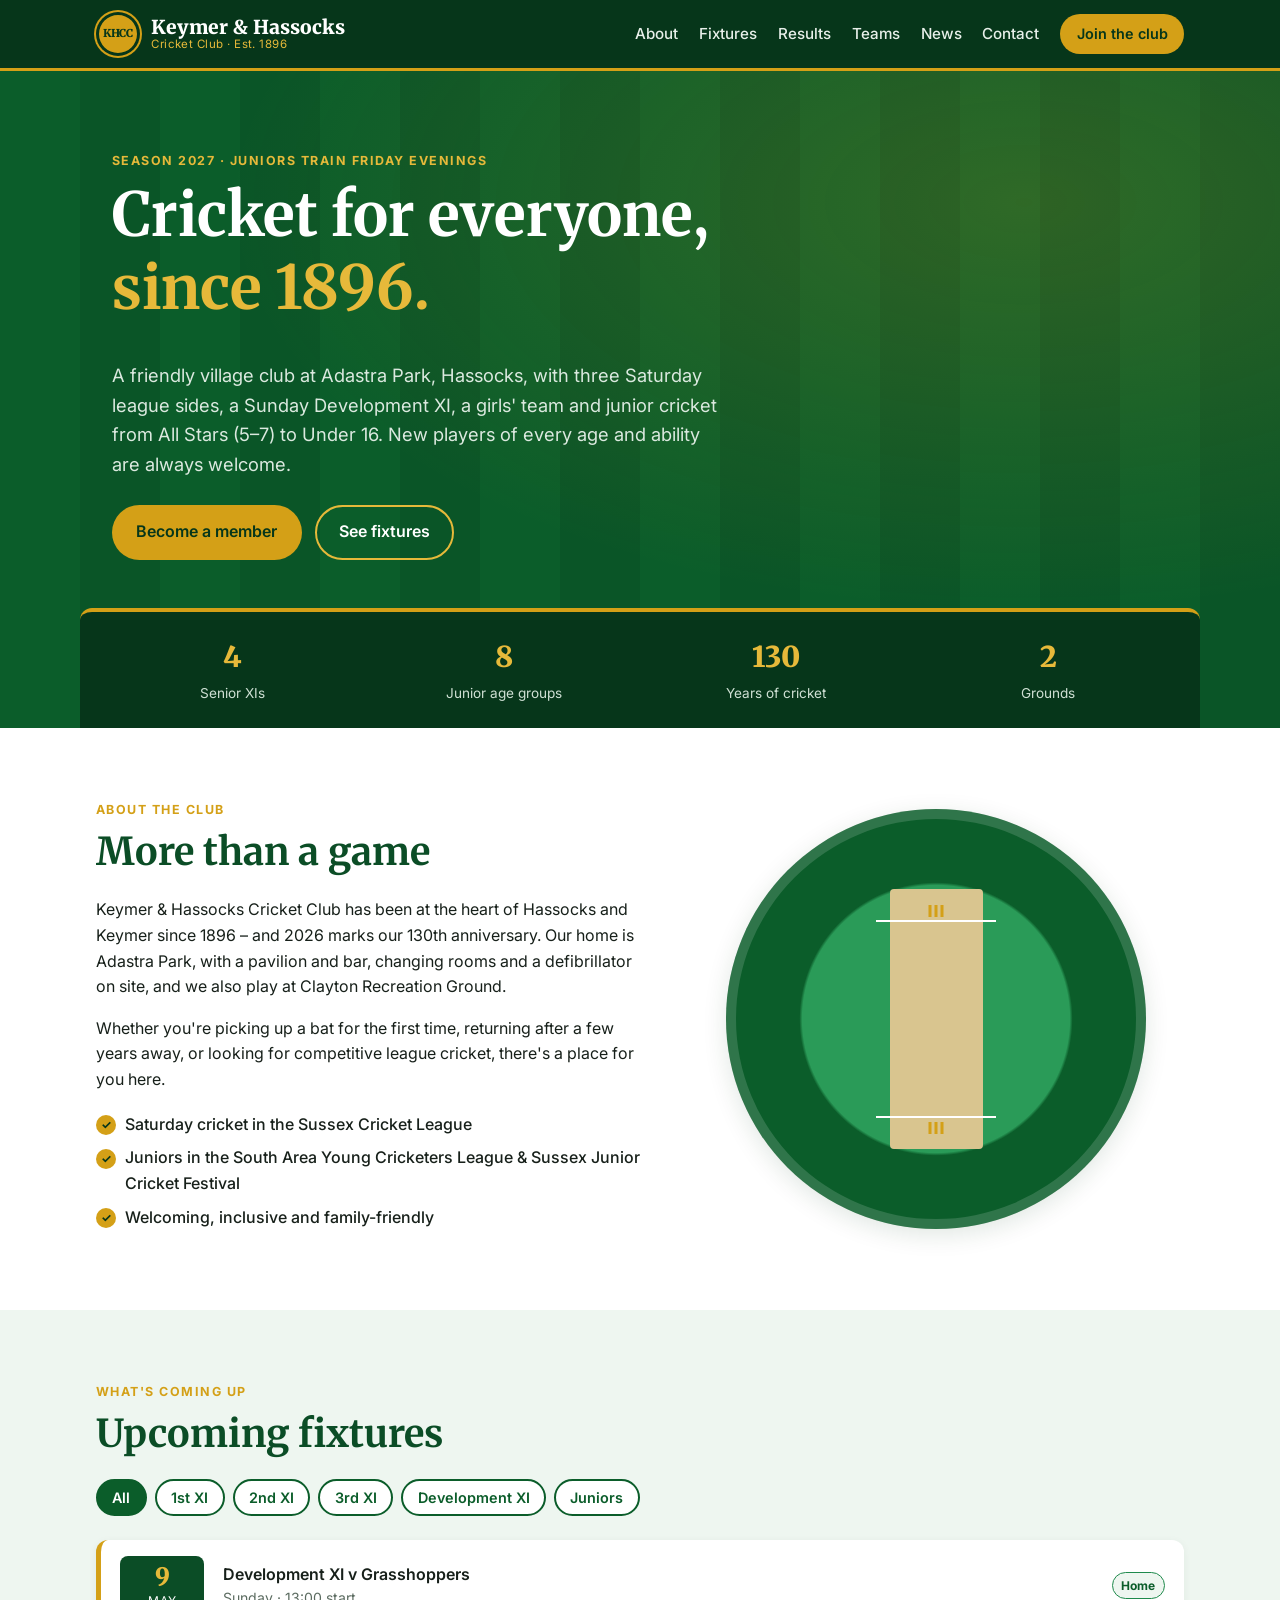
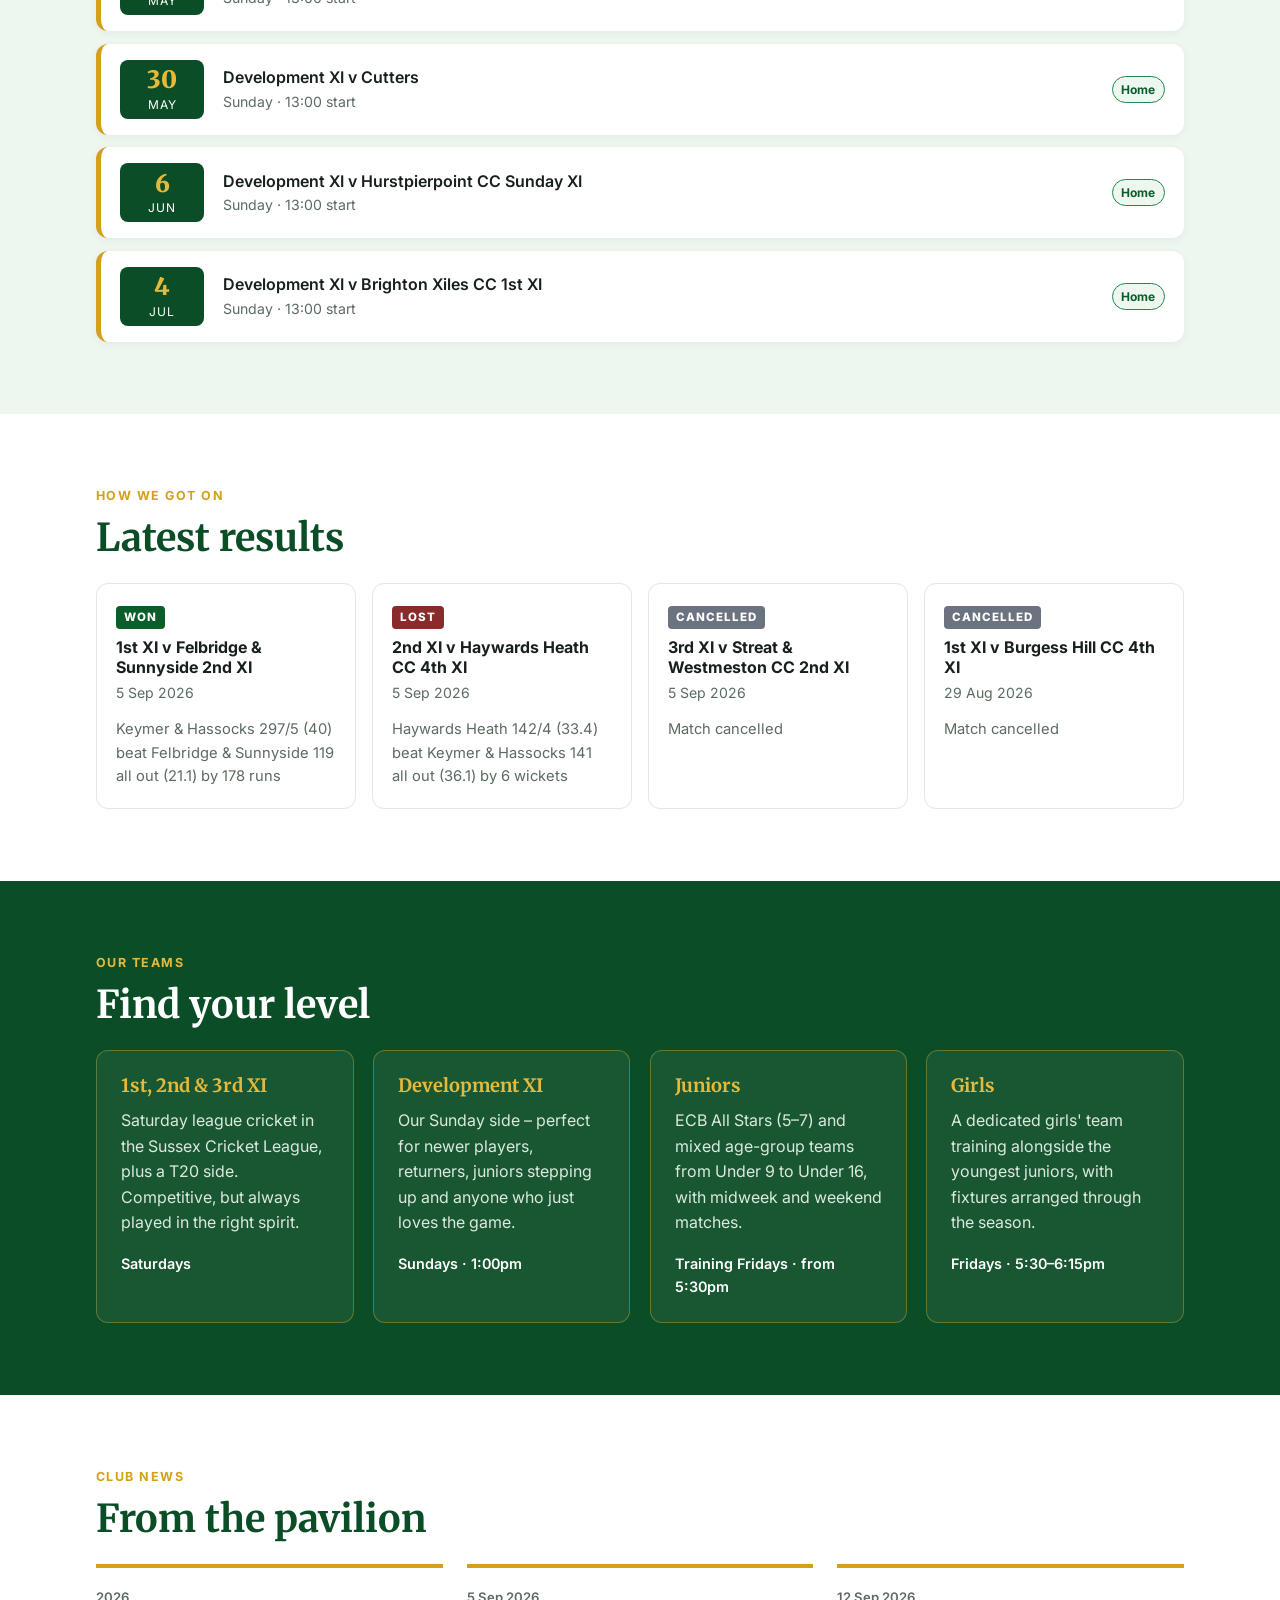
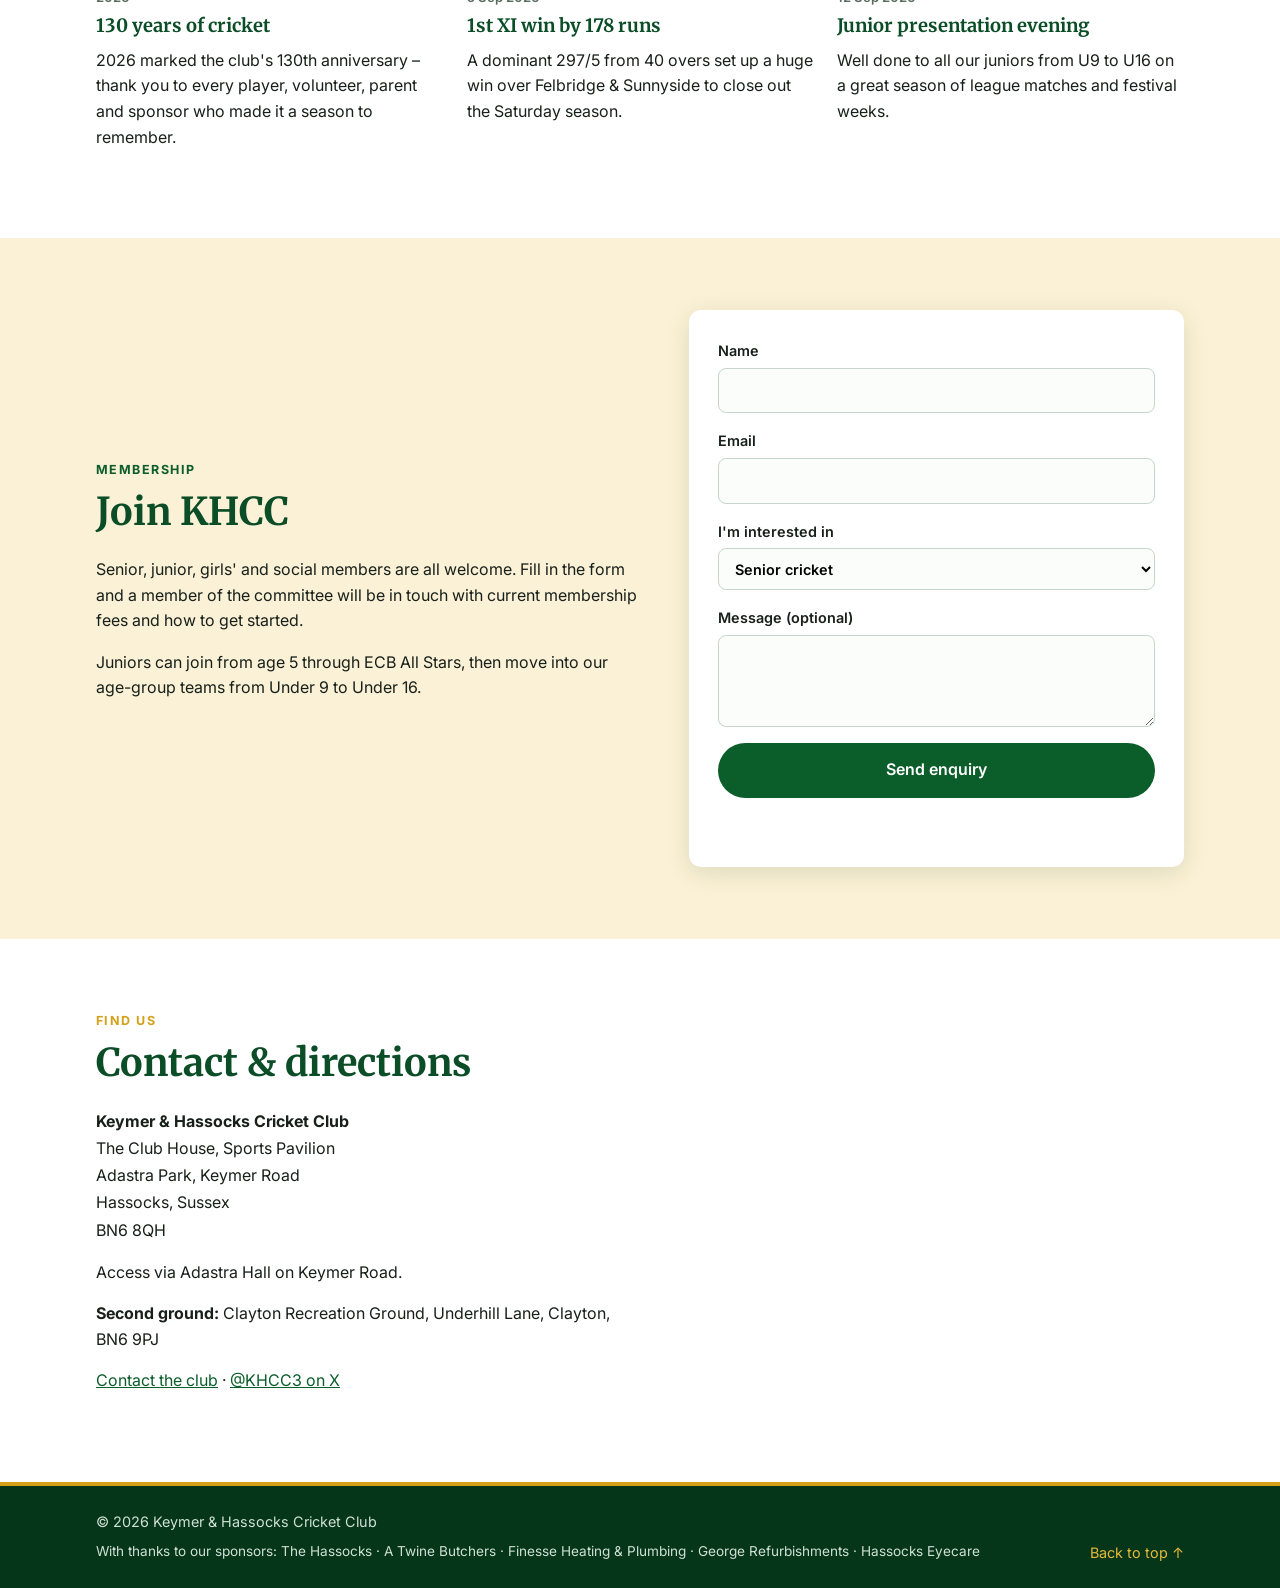
==== index.html @ d35d4367 "intial commit" ====
<!DOCTYPE html>
<html lang="en">
<head>
  <meta charset="UTF-8">
  <meta name="viewport" content="width=device-width, initial-scale=1.0">
  <title>Keymer &amp; Hassocks Cricket Club</title>
  <meta name="description" content="Keymer &amp; Hassocks Cricket Club – friendly, community cricket for all ages and abilities. Fixtures, results, teams and membership.">
  <link rel="icon" href="data:image/svg+xml,<svg xmlns='http://www.w3.org/2000/svg' viewBox='0 0 100 100'><circle cx='50' cy='50' r='46' fill='%230b5d2a'/><circle cx='50' cy='50' r='30' fill='%23d4a017'/></svg>">
  <link rel="preconnect" href="https://fonts.googleapis.com">
  <link rel="preconnect" href="https://fonts.gstatic.com" crossorigin>
  <link href="https://fonts.googleapis.com/css2?family=Merriweather:wght@700;900&family=Inter:wght@400;500;600;700&display=swap" rel="stylesheet">
  <link rel="stylesheet" href="css/styles.css">
</head>
<body>

  <header class="site-header" id="top">
    <div class="container header-inner">
      <a href="#top" class="brand" aria-label="Keymer &amp; Hassocks Cricket Club home">
        <span class="crest" aria-hidden="true">KHCC</span>
        <span class="brand-text">
          <span class="brand-name">Keymer &amp; Hassocks</span>
          <span class="brand-sub">Cricket Club · Est. 1896</span>
        </span>
      </a>
      <button class="nav-toggle" aria-expanded="false" aria-controls="site-nav" aria-label="Open menu">
        <span></span><span></span><span></span>
      </button>
      <nav class="site-nav" id="site-nav" aria-label="Main">
        <a href="#about">About</a>
        <a href="#fixtures">Fixtures</a>
        <a href="#results">Results</a>
        <a href="#teams">Teams</a>
        <a href="#news">News</a>
        <a href="#contact">Contact</a>
        <a href="#join" class="btn btn-gold btn-sm">Join the club</a>
      </nav>
    </div>
  </header>

  <main>
    <!-- HERO -->
    <section class="hero">
      <div class="container hero-inner">
        <p class="eyebrow">Season 2027 · Juniors train Friday evenings</p>
        <h1>Cricket for everyone,<br><span class="gold">since 1896.</span></h1>
        <p class="lead">A friendly village club at Adastra Park, Hassocks, with three Saturday league sides, a Sunday Development XI, a girls' team and junior cricket from All Stars (5–7) to Under 16. New players of every age and ability are always welcome.</p>
        <div class="hero-actions">
          <a href="#join" class="btn btn-gold">Become a member</a>
          <a href="#fixtures" class="btn btn-outline">See fixtures</a>
        </div>
      </div>
      <div class="hero-stats container">
        <div class="stat"><span class="stat-num">4</span><span class="stat-label">Senior XIs</span></div>
        <div class="stat"><span class="stat-num">8</span><span class="stat-label">Junior age groups</span></div>
        <div class="stat"><span class="stat-num">130</span><span class="stat-label">Years of cricket</span></div>
        <div class="stat"><span class="stat-num">2</span><span class="stat-label">Grounds</span></div>
      </div>
    </section>

    <!-- ABOUT -->
    <section class="section" id="about">
      <div class="container two-col">
        <div>
          <p class="eyebrow">About the club</p>
          <h2>More than a game</h2>
          <p>Keymer &amp; Hassocks Cricket Club has been at the heart of Hassocks and Keymer since 1896 – and 2026 marks our 130th anniversary. Our home is Adastra Park, with a pavilion and bar, changing rooms and a defibrillator on site, and we also play at Clayton Recreation Ground.</p>
          <p>Whether you're picking up a bat for the first time, returning after a few years away, or looking for competitive league cricket, there's a place for you here.</p>
          <ul class="ticks">
            <li>Saturday cricket in the Sussex Cricket League</li>
            <li>Juniors in the South Area Young Cricketers League &amp; Sussex Junior Cricket Festival</li>
            <li>Welcoming, inclusive and family-friendly</li>
          </ul>
        </div>
        <div class="about-card" aria-hidden="true">
          <div class="pitch">
            <div class="crease top"></div>
            <div class="stumps top"><i></i><i></i><i></i></div>
            <div class="stumps bottom"><i></i><i></i><i></i></div>
            <div class="crease bottom"></div>
          </div>
        </div>
      </div>
    </section>

    <!-- FIXTURES -->
    <section class="section section-tint" id="fixtures">
      <div class="container">
        <p class="eyebrow">What's coming up</p>
        <h2>Upcoming fixtures</h2>
        <div class="filter" role="group" aria-label="Filter fixtures by team">
          <button class="chip active" data-team="all">All</button>
          <button class="chip" data-team="1st XI">1st XI</button>
          <button class="chip" data-team="2nd XI">2nd XI</button>
          <button class="chip" data-team="3rd XI">3rd XI</button>
          <button class="chip" data-team="Development XI">Development XI</button>
          <button class="chip" data-team="Juniors">Juniors</button>
        </div>
        <div class="fixture-list" id="fixture-list"></div>
      </div>
    </section>

    <!-- RESULTS -->
    <section class="section" id="results">
      <div class="container">
        <p class="eyebrow">How we got on</p>
        <h2>Latest results</h2>
        <div class="results-grid" id="results-list"></div>
      </div>
    </section>

    <!-- TEAMS -->
    <section class="section section-green" id="teams">
      <div class="container">
        <p class="eyebrow eyebrow-gold">Our teams</p>
        <h2>Find your level</h2>
        <div class="cards">
          <article class="card">
            <h3>1st, 2nd &amp; 3rd XI</h3>
            <p>Saturday league cricket in the Sussex Cricket League, plus a T20 side. Competitive, but always played in the right spirit.</p>
            <p class="meta">Saturdays</p>
          </article>
          <article class="card">
            <h3>Development XI</h3>
            <p>Our Sunday side – perfect for newer players, returners, juniors stepping up and anyone who just loves the game.</p>
            <p class="meta">Sundays · 1:00pm</p>
          </article>
          <article class="card">
            <h3>Juniors</h3>
            <p>ECB All Stars (5–7) and mixed age-group teams from Under 9 to Under 16, with midweek and weekend matches.</p>
            <p class="meta">Training Fridays · from 5:30pm</p>
          </article>
          <article class="card">
            <h3>Girls</h3>
            <p>A dedicated girls' team training alongside the youngest juniors, with fixtures arranged through the season.</p>
            <p class="meta">Fridays · 5:30–6:15pm</p>
          </article>
        </div>
      </div>
    </section>

    <!-- NEWS -->
    <section class="section" id="news">
      <div class="container">
        <p class="eyebrow">Club news</p>
        <h2>From the pavilion</h2>
        <div class="news-grid">
          <article class="news-item">
            <time datetime="2026">2026</time>
            <h3>130 years of cricket</h3>
            <p>2026 marked the club's 130th anniversary – thank you to every player, volunteer, parent and sponsor who made it a season to remember.</p>
          </article>
          <article class="news-item">
            <time datetime="2026-09-05">5 Sep 2026</time>
            <h3>1st XI win by 178 runs</h3>
            <p>A dominant 297/5 from 40 overs set up a huge win over Felbridge &amp; Sunnyside to close out the Saturday season.</p>
          </article>
          <article class="news-item">
            <time datetime="2026-09-12">12 Sep 2026</time>
            <h3>Junior presentation evening</h3>
            <p>Well done to all our juniors from U9 to U16 on a great season of league matches and festival weeks.</p>
          </article>
        </div>
      </div>
    </section>

    <!-- JOIN -->
    <section class="section section-gold" id="join">
      <div class="container two-col">
        <div>
          <p class="eyebrow eyebrow-green">Membership</p>
          <h2>Join KHCC</h2>
          <p>Senior, junior, girls' and social members are all welcome. Fill in the form and a member of the committee will be in touch with current membership fees and how to get started.</p>
          <p>Juniors can join from age 5 through ECB All Stars, then move into our age-group teams from Under 9 to Under 16.</p>
        </div>
        <form class="join-form" id="join-form" novalidate>
          <label>Name
            <input type="text" name="name" required autocomplete="name">
          </label>
          <label>Email
            <input type="email" name="email" required autocomplete="email">
          </label>
          <label>I'm interested in
            <select name="interest">
              <option>Senior cricket</option>
              <option>Junior cricket</option>
              <option>All Stars (5–7)</option>
              <option>Girls' cricket</option>
              <option>Social membership</option>
              <option>Volunteering</option>
            </select>
          </label>
          <label>Message (optional)
            <textarea name="message" rows="3"></textarea>
          </label>
          <button type="submit" class="btn btn-green">Send enquiry</button>
          <p class="form-status" id="form-status" role="status" aria-live="polite"></p>
        </form>
      </div>
    </section>

    <!-- CONTACT -->
    <section class="section" id="contact">
      <div class="container two-col">
        <div>
          <p class="eyebrow">Find us</p>
          <h2>Contact &amp; directions</h2>
          <address>
            <strong>Keymer &amp; Hassocks Cricket Club</strong><br>
            The Club House, Sports Pavilion<br>
            Adastra Park, Keymer Road<br>
            Hassocks, Sussex<br>
            BN6 8QH
          </address>
          <p>Access via Adastra Hall on Keymer Road.</p>
          <p><strong>Second ground:</strong> Clayton Recreation Ground, Underhill Lane, Clayton, BN6 9PJ</p>
          <p><a href="https://keymer.play-cricket.com/Aboutus">Contact the club</a> · <a href="https://x.com/KHCC3">@KHCC3 on X</a></p>
        </div>
        <iframe class="map-embed" title="Map of Adastra Park, Hassocks" loading="lazy"
          src="https://www.openstreetmap.org/export/embed.html?bbox=-0.1416%2C50.9204%2C-0.1296%2C50.9264&amp;layer=mapnik&amp;marker=50.9234874%2C-0.1356249"></iframe>
      </div>
    </section>
  </main>

  <footer class="site-footer">
    <div class="container footer-inner">
      <p>&copy; <span id="year"></span> Keymer &amp; Hassocks Cricket Club</p>
      <p class="sponsors">With thanks to our sponsors: The Hassocks · A Twine Butchers · Finesse Heating &amp; Plumbing · George Refurbishments · Hassocks Eyecare</p>
      <p><a href="#top">Back to top ↑</a></p>
    </div>
  </footer>

  <script src="js/main.js"></script>
</body>
</html>
---- css/styles.css ----
:root {
  --green-900: #06361a;
  --green-800: #0b4d26;
  --green-700: #0b5d2a;
  --green-500: #1f8a4c;
  --green-50: #eef6f0;
  --gold-500: #d4a017;
  --gold-400: #e6b93a;
  --gold-100: #fbf1d6;
  --ink: #17201a;
  --muted: #5b6b60;
  --white: #ffffff;
  --radius: 12px;
  --shadow: 0 6px 24px rgba(6, 54, 26, 0.12);
  --max: 1120px;
}

* { box-sizing: border-box; }

html { scroll-behavior: smooth; scroll-padding-top: 76px; }

body {
  margin: 0;
  font-family: "Inter", system-ui, -apple-system, "Segoe UI", Roboto, sans-serif;
  color: var(--ink);
  background: var(--white);
  line-height: 1.6;
}

h1, h2, h3 { font-family: "Merriweather", Georgia, serif; line-height: 1.2; margin: 0 0 .6em; }
h2 { font-size: clamp(1.7rem, 3.5vw, 2.4rem); color: var(--green-800); }
h3 { font-size: 1.15rem; }
p { margin: 0 0 1em; }
a { color: var(--green-700); }

.container { max-width: var(--max); margin: 0 auto; padding: 0 16px; }
.gold { color: var(--gold-400); }

/* Buttons */
.btn {
  display: inline-block;
  padding: .8em 1.4em;
  border-radius: 999px;
  font-weight: 600;
  text-decoration: none;
  border: 2px solid transparent;
  cursor: pointer;
  font: inherit;
  font-weight: 600;
  transition: transform .15s, background .15s, color .15s;
}
.btn:hover { transform: translateY(-1px); }
.btn-sm { padding: .45em 1em; font-size: .9rem; }
.btn-gold { background: var(--gold-500); color: var(--green-900); }
.btn-gold:hover { background: var(--gold-400); }
.btn-green { background: var(--green-700); color: var(--white); }
.btn-green:hover { background: var(--green-800); }
.btn-outline { border-color: var(--gold-400); color: var(--white); }
.btn-outline:hover { background: rgba(255,255,255,.08); }

/* Header */
.site-header {
  position: sticky; top: 0; z-index: 50;
  background: var(--green-900);
  border-bottom: 3px solid var(--gold-500);
}
.header-inner { display: flex; align-items: center; justify-content: space-between; height: 68px; }
.brand { display: flex; align-items: center; gap: .7rem; text-decoration: none; color: var(--white); }
.crest {
  width: 44px; height: 44px; border-radius: 50%;
  display: grid; place-items: center;
  background: var(--gold-500); color: var(--green-900);
  font-family: "Merriweather", serif; font-weight: 900; font-size: .68rem; letter-spacing: -.02em;
  box-shadow: inset 0 0 0 3px var(--green-900), 0 0 0 2px var(--gold-500);
}
.brand-text { display: flex; flex-direction: column; line-height: 1.1; }
.brand-name { font-family: "Merriweather", serif; font-weight: 900; font-size: 1.2rem; }
.brand-sub { font-size: .72rem; color: var(--gold-400); letter-spacing: .04em; }

.site-nav { display: flex; align-items: center; gap: 1.3rem; }
.site-nav a:not(.btn) { color: #e7efe9; text-decoration: none; font-weight: 500; font-size: .95rem; }
.site-nav a:not(.btn):hover { color: var(--gold-400); }

.nav-toggle { display: none; background: none; border: 0; padding: 8px; cursor: pointer; }
.nav-toggle span { display: block; width: 24px; height: 2px; margin: 5px 0; background: var(--gold-400); transition: transform .2s, opacity .2s; }

@media (max-width: 860px) {
  .nav-toggle { display: block; }
  .site-nav {
    position: absolute; top: 71px; left: 0; right: 0;
    flex-direction: column; align-items: stretch; gap: 0;
    background: var(--green-900);
    border-bottom: 3px solid var(--gold-500);
    max-height: 0; overflow: hidden; transition: max-height .25s ease;
  }
  .site-nav.open { max-height: 480px; }
  .site-nav a { padding: .9rem 16px; border-top: 1px solid rgba(255,255,255,.08); }
  .site-nav .btn { margin: .8rem 16px 1rem; text-align: center; }
  .nav-toggle[aria-expanded="true"] span:nth-child(1) { transform: translateY(7px) rotate(45deg); }
  .nav-toggle[aria-expanded="true"] span:nth-child(2) { opacity: 0; }
  .nav-toggle[aria-expanded="true"] span:nth-child(3) { transform: translateY(-7px) rotate(-45deg); }
}

/* Hero */
.hero {
  color: var(--white);
  background:
    radial-gradient(ellipse at 80% 20%, rgba(212,160,23,.18), transparent 55%),
    repeating-linear-gradient(90deg, var(--green-700) 0 80px, #0a5527 80px 160px);
  padding: 5rem 0 0;
}
.hero-inner { max-width: 760px; margin-left: max(16px, calc((100% - var(--max)) / 2 + 16px)); padding-bottom: 3rem; }
.hero h1 { font-size: clamp(2.2rem, 6vw, 3.8rem); color: var(--white); }
.lead { font-size: 1.15rem; color: #dbe9df; max-width: 620px; }
.hero-actions { display: flex; flex-wrap: wrap; gap: .8rem; margin-top: 1.6rem; }

.hero-stats {
  display: grid; grid-template-columns: repeat(4, 1fr);
  background: var(--green-900);
  border-radius: var(--radius) var(--radius) 0 0;
  border-top: 4px solid var(--gold-500);
  padding: 1.4rem 16px;
}
.stat { text-align: center; }
.stat-num { display: block; font-family: "Merriweather", serif; font-weight: 900; font-size: 1.8rem; color: var(--gold-400); }
.stat-label { font-size: .85rem; color: #cfe0d4; }
@media (max-width: 600px) { .hero-stats { grid-template-columns: repeat(2, 1fr); row-gap: 1rem; } }

/* Sections */
.section { padding: 4.5rem 0; }
.section-tint { background: var(--green-50); }
.section-green { background: var(--green-800); color: var(--white); }
.section-green h2 { color: var(--white); }
.section-gold { background: var(--gold-100); }

.eyebrow { text-transform: uppercase; letter-spacing: .12em; font-size: .78rem; font-weight: 700; color: var(--gold-500); margin-bottom: .5rem; }
.hero .eyebrow, .eyebrow-gold { color: var(--gold-400); }
.eyebrow-green { color: var(--green-700); }

.two-col { display: grid; grid-template-columns: 1.1fr 1fr; gap: 3rem; align-items: center; }
@media (max-width: 860px) { .two-col { grid-template-columns: 1fr; gap: 2rem; } }

.ticks { list-style: none; padding: 0; margin: 1.2rem 0 0; }
.ticks li { padding-left: 1.8rem; position: relative; margin-bottom: .5rem; font-weight: 500; }
.ticks li::before {
  content: "✓"; position: absolute; left: 0; top: 0;
  width: 1.25rem; height: 1.25rem; border-radius: 50%;
  background: var(--gold-500); color: var(--green-900);
  display: grid; place-items: center; font-size: .75rem; font-weight: 700; margin-top: .2rem;
}

/* Pitch illustration */
.about-card {
  background: var(--green-500);
  background-image: radial-gradient(circle at center, #2a9b58 0 45%, var(--green-700) 46% 100%);
  border-radius: 50%;
  aspect-ratio: 1; max-width: 420px; width: 100%; margin: 0 auto;
  display: grid; place-items: center;
  box-shadow: var(--shadow), inset 0 0 0 10px rgba(255,255,255,.15);
}
.pitch { position: relative; width: 22%; height: 62%; background: #d9c58f; border-radius: 4px; }
.crease { position: absolute; left: -15%; right: -15%; height: 2px; background: #fff; }
.crease.top { top: 12%; } .crease.bottom { bottom: 12%; }
.stumps { position: absolute; left: 50%; transform: translateX(-50%); display: flex; gap: 3px; }
.stumps.top { top: 6%; } .stumps.bottom { bottom: 6%; }
.stumps i { width: 3px; height: 12px; background: var(--gold-500); display: block; }

/* Filter chips */
.filter { display: flex; flex-wrap: wrap; gap: .5rem; margin-bottom: 1.5rem; }
.chip {
  border: 2px solid var(--green-700); background: var(--white); color: var(--green-700);
  border-radius: 999px; padding: .35em 1em; font: inherit; font-weight: 600; font-size: .9rem; cursor: pointer;
}
.chip.active, .chip:hover { background: var(--green-700); color: var(--white); }

/* Fixtures */
.fixture-list { display: grid; gap: .8rem; }
.fixture {
  display: grid; grid-template-columns: 84px 1fr auto; gap: 1.2rem; align-items: center;
  background: var(--white); border-radius: var(--radius); padding: 1rem 1.2rem;
  box-shadow: 0 2px 8px rgba(6,54,26,.06); border-left: 5px solid var(--gold-500);
}
.fx-date { text-align: center; background: var(--green-800); color: var(--white); border-radius: 8px; padding: .4rem 0; line-height: 1.15; }
.fx-date .d { font-family: "Merriweather", serif; font-weight: 900; font-size: 1.5rem; color: var(--gold-400); display: block; }
.fx-date .m { font-size: .75rem; text-transform: uppercase; letter-spacing: .08em; }
.fx-teams { font-weight: 600; }
.fx-meta { font-size: .88rem; color: var(--muted); }
.tag { font-size: .75rem; font-weight: 700; padding: .25em .7em; border-radius: 999px; white-space: nowrap; }
.tag-home { background: var(--green-50); color: var(--green-700); border: 1px solid var(--green-500); }
.tag-away { background: var(--gold-100); color: #7a5a00; border: 1px solid var(--gold-500); }
.empty { color: var(--muted); font-style: italic; }
@media (max-width: 560px) {
  .fixture { grid-template-columns: 64px 1fr; }
  .fixture .tag { grid-column: 2; justify-self: start; }
}

/* Results */
.results-grid { display: grid; grid-template-columns: repeat(auto-fill, minmax(260px, 1fr)); gap: 1rem; }
.result { border-radius: var(--radius); padding: 1.2rem; border: 1px solid #dfe8e2; background: var(--white); }
.result-badge { display: inline-block; font-size: .72rem; font-weight: 800; letter-spacing: .08em; padding: .2em .7em; border-radius: 4px; margin-bottom: .6rem; }
.won { background: var(--green-700); color: var(--white); }
.lost { background: #8a2b2b; color: var(--white); }
.drawn { background: var(--gold-500); color: var(--green-900); }
.cancelled { background: #6b7280; color: var(--white); }
.map-embed { width: 100%; min-height: 300px; border: 0; border-radius: var(--radius); display: block; }
.sponsors { color: #cfe0d4; font-size: .85rem; }
.result h3 { font-family: "Inter", sans-serif; font-size: 1rem; margin-bottom: .3rem; }
.result .score { font-size: .92rem; color: var(--muted); margin: 0; }

/* Team cards */
.cards { display: grid; grid-template-columns: repeat(auto-fit, minmax(230px, 1fr)); gap: 1.2rem; }
.card {
  background: rgba(255,255,255,.06); border: 1px solid rgba(230,185,58,.35);
  border-radius: var(--radius); padding: 1.5rem;
}
.card h3 { color: var(--gold-400); }
.card p { color: #dbe9df; }
.card .meta { margin: 0; font-weight: 600; color: var(--white); font-size: .9rem; }

/* News */
.news-grid { display: grid; grid-template-columns: repeat(auto-fit, minmax(260px, 1fr)); gap: 1.5rem; }
.news-item { border-top: 4px solid var(--gold-500); padding-top: 1rem; }
.news-item time { font-size: .82rem; color: var(--muted); font-weight: 600; }
.news-item h3 { margin-top: .3rem; color: var(--green-800); }

/* Join */
.prices { width: 100%; max-width: 380px; border-collapse: collapse; margin-top: 1rem; }
.prices th, .prices td { padding: .55rem 0; border-bottom: 1px solid rgba(11,77,38,.15); }
.prices th { text-align: left; font-weight: 500; }
.prices td { text-align: right; font-weight: 700; color: var(--green-800); }

.join-form { background: var(--white); padding: 1.8rem; border-radius: var(--radius); box-shadow: var(--shadow); display: grid; gap: 1rem; }
.join-form label { display: grid; gap: .35rem; font-weight: 600; font-size: .9rem; }
.join-form input, .join-form select, .join-form textarea {
  font: inherit; padding: .65rem .8rem; border: 1px solid #c8d5cc; border-radius: 8px; background: #fbfdfb;
}
.join-form input:focus, .join-form select:focus, .join-form textarea:focus { outline: 2px solid var(--gold-500); border-color: var(--green-700); }
.join-form .invalid { border-color: #b33; }
.form-status { margin: 0; font-weight: 600; min-height: 1.5em; }
.form-status.ok { color: var(--green-700); }
.form-status.err { color: #b33; }

/* Contact */
address { font-style: normal; margin-bottom: 1rem; line-height: 1.7; }
.map-placeholder {
  min-height: 260px; border-radius: var(--radius);
  background: repeating-linear-gradient(45deg, var(--green-50) 0 14px, #e2efe6 14px 28px);
  border: 2px dashed var(--green-500);
  display: grid; place-items: center; color: var(--green-700); font-weight: 600;
}

/* Footer */
.site-footer { background: var(--green-900); color: #cfe0d4; border-top: 4px solid var(--gold-500); padding: 1.5rem 0; font-size: .9rem; }
.footer-inner { display: flex; justify-content: space-between; flex-wrap: wrap; gap: .5rem; }
.footer-inner p { margin: 0; }
.site-footer a { color: var(--gold-400); text-decoration: none; }

/* Long club name: tighten brand on small phones */
@media (max-width: 400px) {
  .brand-name { font-size: 1rem; }
  .crest { width: 38px; height: 38px; font-size: .6rem; }
}
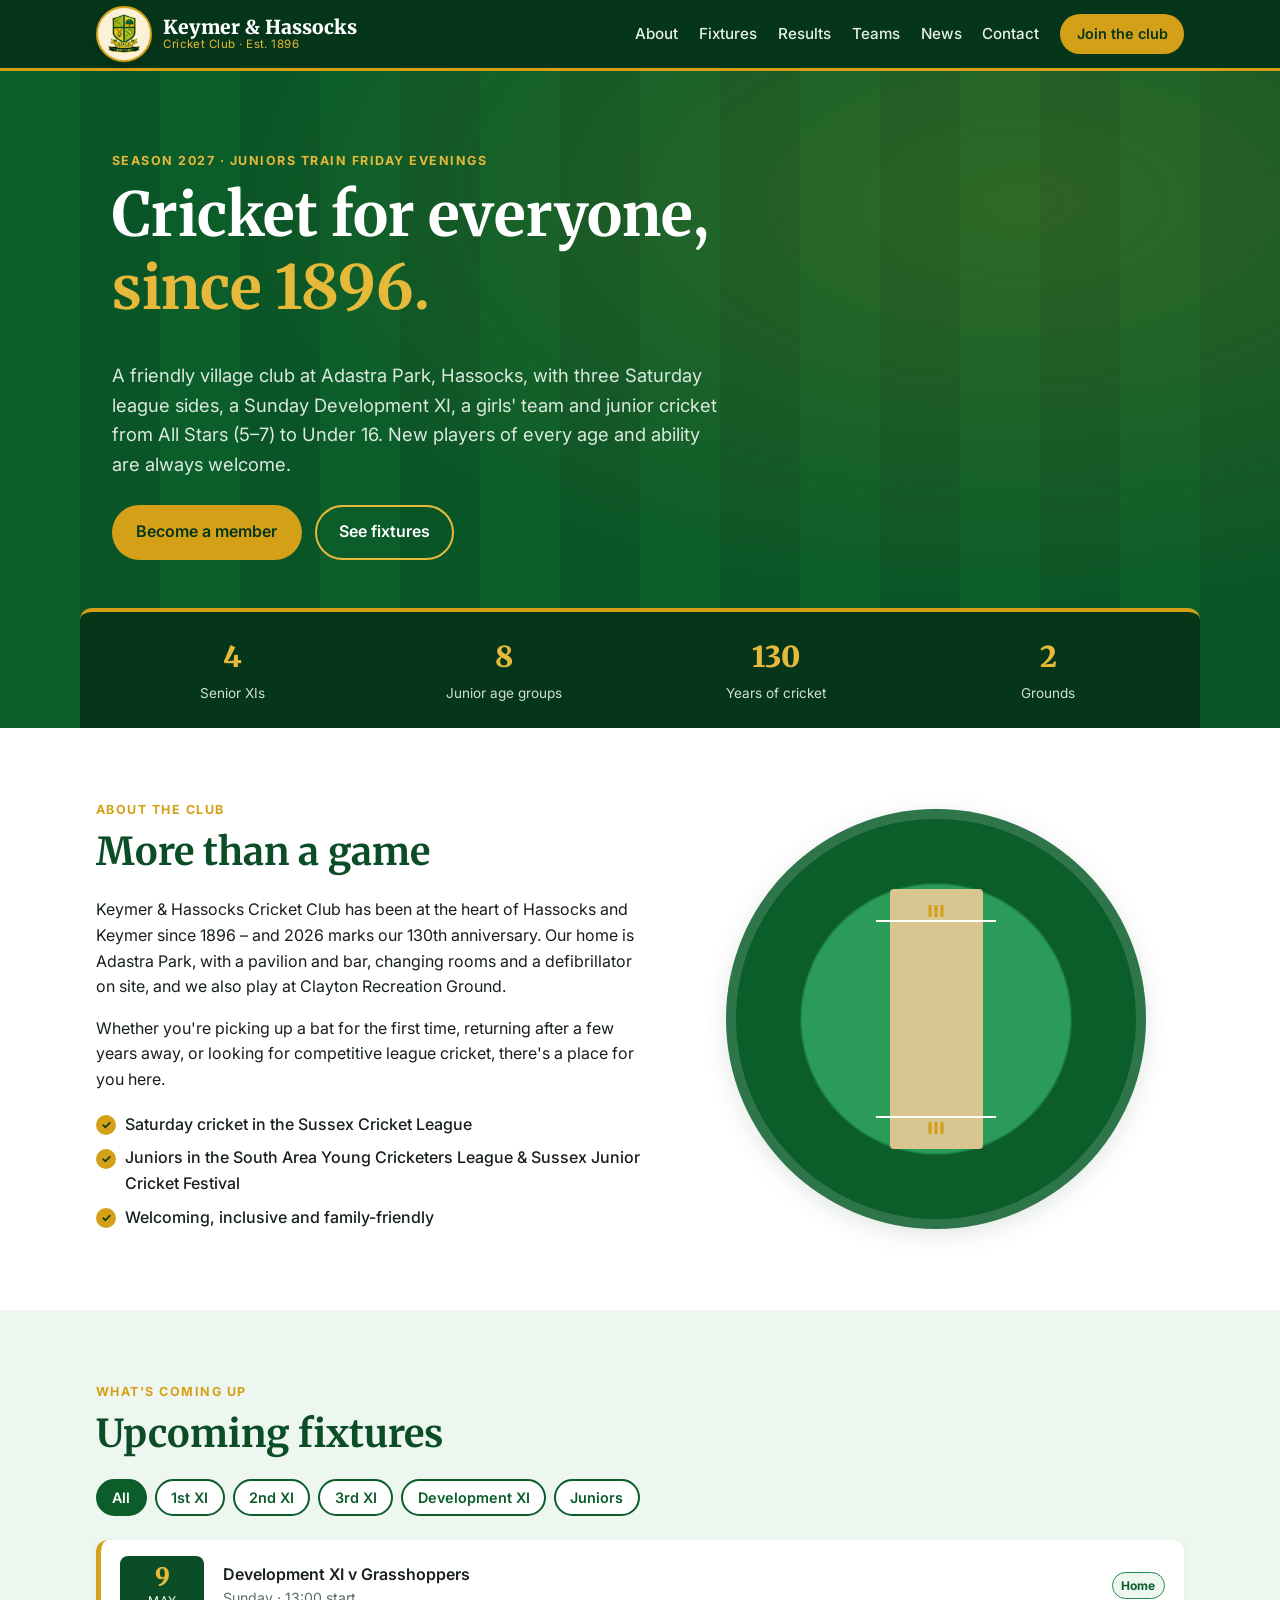
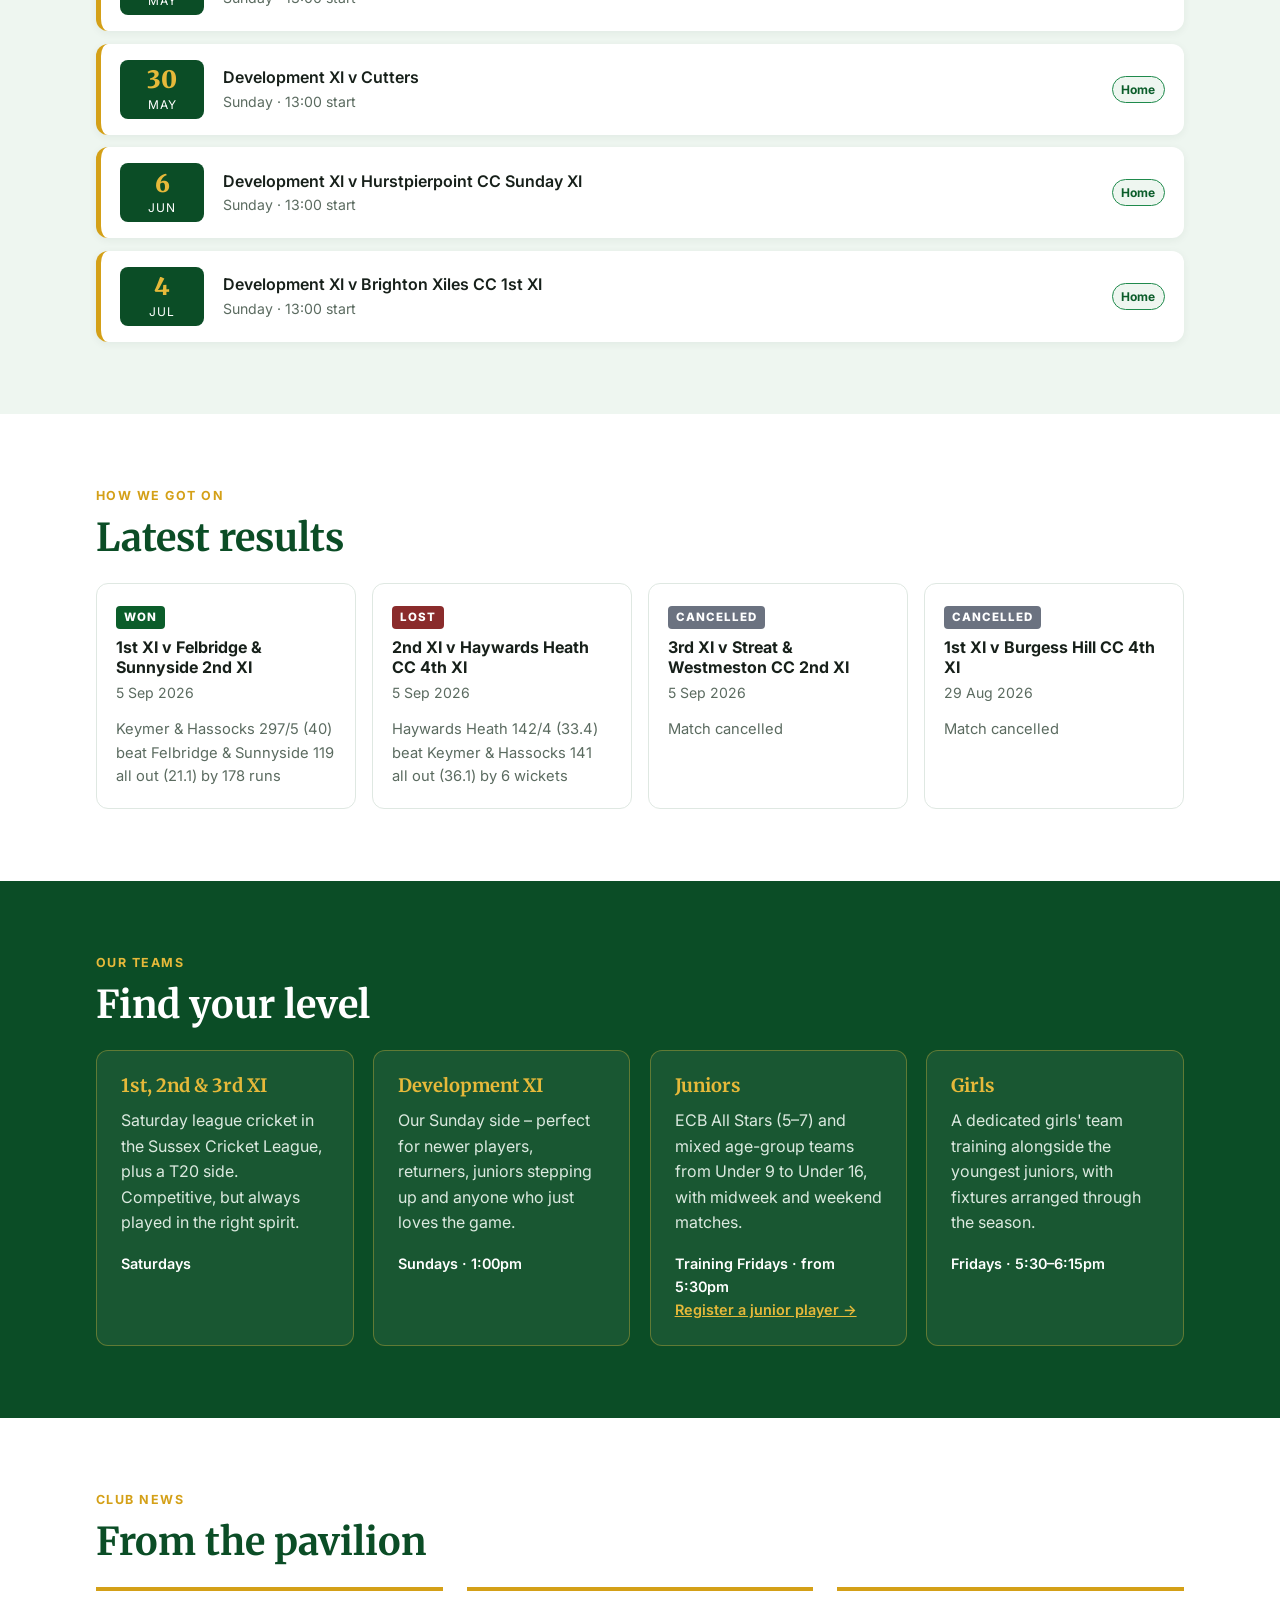
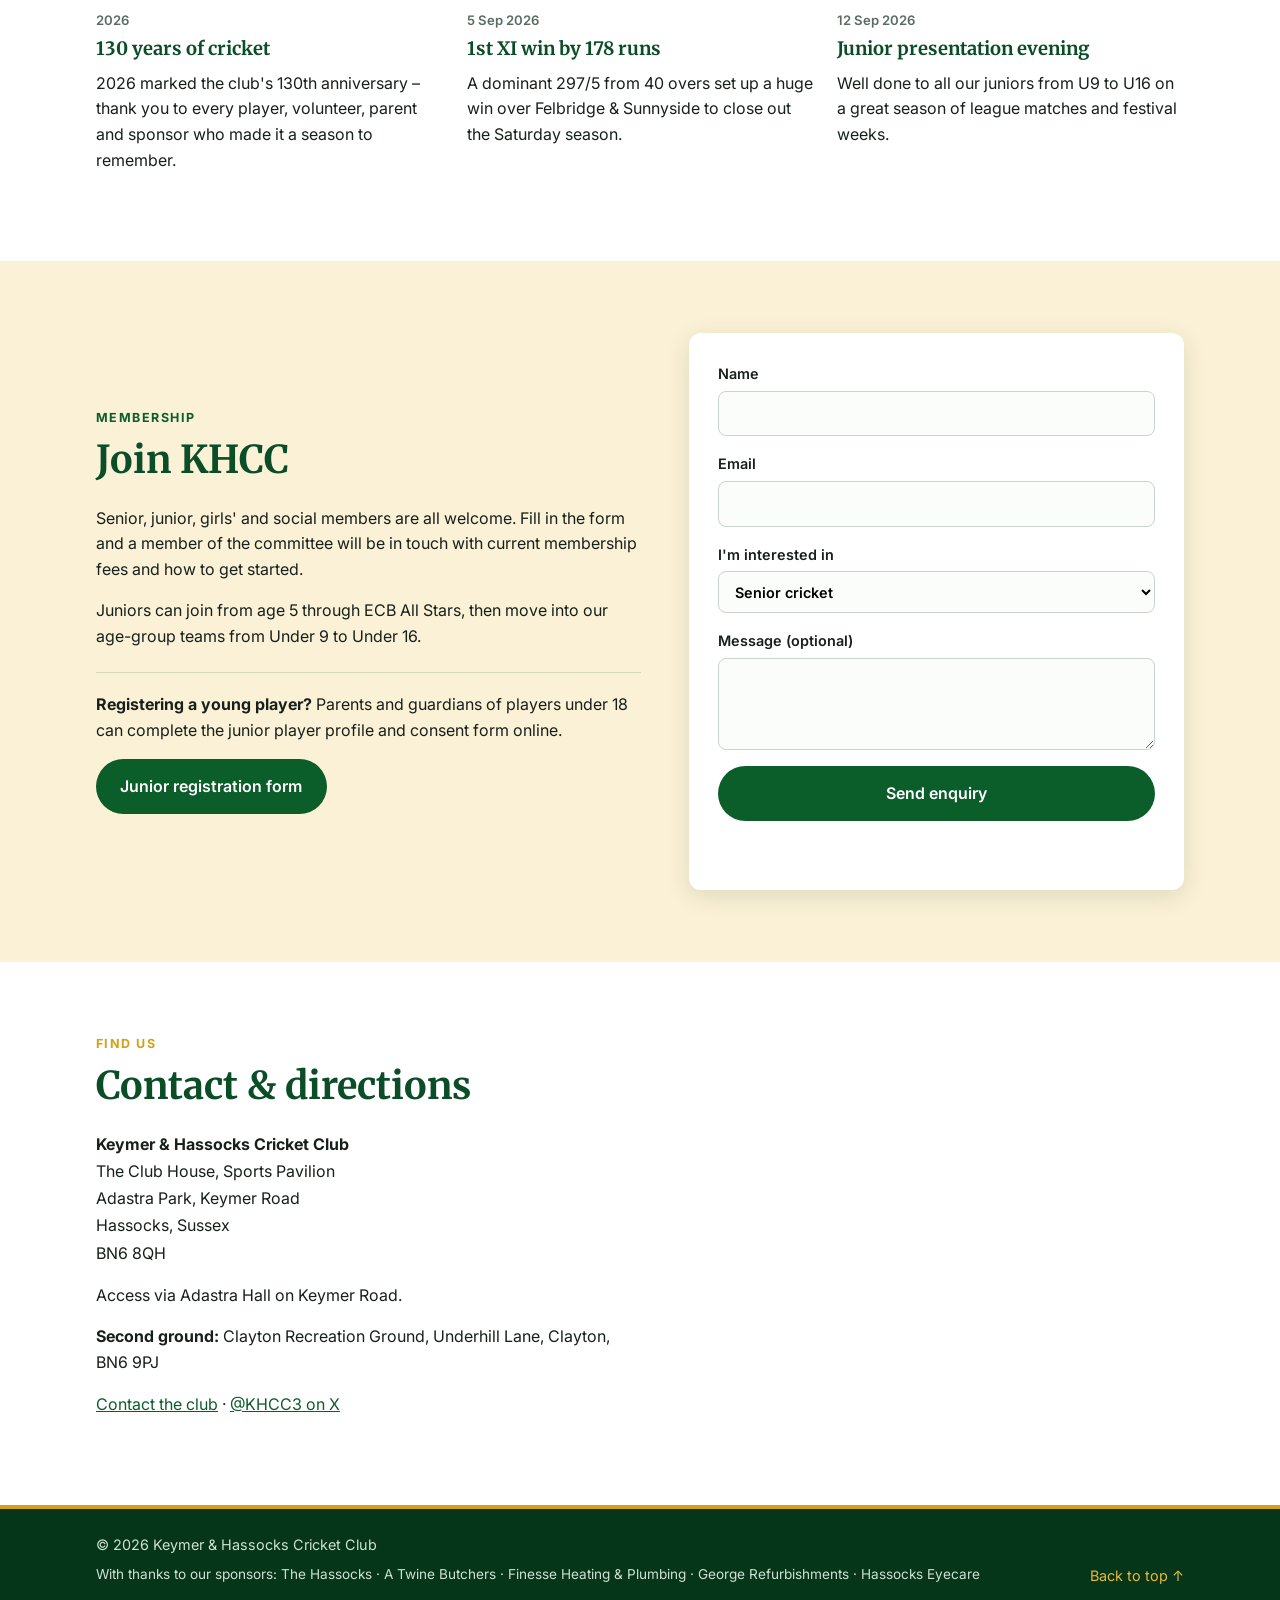
==== commit 871d1a1e: "junior template" ====
--- a/index.html
+++ b/index.html
@@ -5,7 +5,8 @@
   <meta name="viewport" content="width=device-width, initial-scale=1.0">
   <title>Keymer &amp; Hassocks Cricket Club</title>
   <meta name="description" content="Keymer &amp; Hassocks Cricket Club – friendly, community cricket for all ages and abilities. Fixtures, results, teams and membership.">
-  <link rel="icon" href="data:image/svg+xml,<svg xmlns='http://www.w3.org/2000/svg' viewBox='0 0 100 100'><circle cx='50' cy='50' r='46' fill='%230b5d2a'/><circle cx='50' cy='50' r='30' fill='%23d4a017'/></svg>">
+  <link rel="icon" type="image/png" sizes="32x32" href="images/favicon-32.png">
+  <link rel="icon" type="image/png" sizes="128x128" href="images/logo_128.png">
   <link rel="preconnect" href="https://fonts.googleapis.com">
   <link rel="preconnect" href="https://fonts.gstatic.com" crossorigin>
   <link href="https://fonts.googleapis.com/css2?family=Merriweather:wght@700;900&family=Inter:wght@400;500;600;700&display=swap" rel="stylesheet">
@@ -16,7 +17,7 @@
   <header class="site-header" id="top">
     <div class="container header-inner">
       <a href="#top" class="brand" aria-label="Keymer &amp; Hassocks Cricket Club home">
-        <span class="crest" aria-hidden="true">KHCC</span>
+        <img class="crest" src="images/logo_128.png" alt="" width="56" height="56">
         <span class="brand-text">
           <span class="brand-name">Keymer &amp; Hassocks</span>
           <span class="brand-sub">Cricket Club · Est. 1896</span>
@@ -128,6 +129,7 @@
             <h3>Juniors</h3>
             <p>ECB All Stars (5–7) and mixed age-group teams from Under 9 to Under 16, with midweek and weekend matches.</p>
             <p class="meta">Training Fridays · from 5:30pm</p>
+            <p class="meta"><a href="junior-registration.html" class="card-link">Register a junior player →</a></p>
           </article>
           <article class="card">
             <h3>Girls</h3>
@@ -171,6 +173,10 @@
           <h2>Join KHCC</h2>
           <p>Senior, junior, girls' and social members are all welcome. Fill in the form and a member of the committee will be in touch with current membership fees and how to get started.</p>
           <p>Juniors can join from age 5 through ECB All Stars, then move into our age-group teams from Under 9 to Under 16.</p>
+          <div class="join-junior">
+            <p><strong>Registering a young player?</strong> Parents and guardians of players under 18 can complete the junior player profile and consent form online.</p>
+            <a href="junior-registration.html" class="btn btn-green">Junior registration form</a>
+          </div>
         </div>
         <form class="join-form" id="join-form" novalidate>
           <label>Name
--- a/css/styles.css
+++ b/css/styles.css
@@ -67,11 +67,12 @@
 .header-inner { display: flex; align-items: center; justify-content: space-between; height: 68px; }
 .brand { display: flex; align-items: center; gap: .7rem; text-decoration: none; color: var(--white); }
 .crest {
-  width: 44px; height: 44px; border-radius: 50%;
-  display: grid; place-items: center;
-  background: var(--gold-500); color: var(--green-900);
-  font-family: "Merriweather", serif; font-weight: 900; font-size: .68rem; letter-spacing: -.02em;
-  box-shadow: inset 0 0 0 3px var(--green-900), 0 0 0 2px var(--gold-500);
+  width: 56px; height: 56px; padding: 4px; flex-shrink: 0;
+  display: block; object-fit: contain;
+  border-radius: 50%;
+  background: var(--gold-100);
+  border: 2px solid var(--gold-500);
+  box-shadow: 0 0 0 2px var(--green-900), 0 2px 8px rgba(0, 0, 0, .35);
 }
 .brand-text { display: flex; flex-direction: column; line-height: 1.1; }
 .brand-name { font-family: "Merriweather", serif; font-weight: 900; font-size: 1.2rem; }
@@ -258,5 +259,145 @@
 /* Long club name: tighten brand on small phones */
 @media (max-width: 400px) {
   .brand-name { font-size: 1rem; }
-  .crest { width: 38px; height: 38px; font-size: .6rem; }
-}
+  .crest { width: 48px; height: 48px; padding: 3px; }
+}
+
+/* ---------------------------------------------------------------------------
+   Junior registration page
+--------------------------------------------------------------------------- */
+.page-hero {
+  color: var(--white);
+  background:
+    radial-gradient(ellipse at 80% 20%, rgba(212,160,23,.18), transparent 55%),
+    repeating-linear-gradient(90deg, var(--green-700) 0 80px, #0a5527 80px 160px);
+  padding: 3.5rem 0 2.5rem;
+}
+.page-hero h1 { font-size: clamp(1.9rem, 5vw, 3rem); color: var(--white); }
+.page-hero .lead { margin: 0; }
+.req { color: #b33; font-weight: 700; }
+.page-hero .req { color: var(--gold-400); }
+
+.reg-section { padding-top: 2.5rem; }
+.reg-container { max-width: 860px; }
+
+.gdpr-note {
+  background: var(--white); border-left: 5px solid var(--gold-500);
+  border-radius: var(--radius); padding: 1.1rem 1.3rem; margin-bottom: 1.5rem;
+  box-shadow: 0 2px 8px rgba(6,54,26,.06); font-size: .92rem;
+}
+.gdpr-note h2 { font-size: 1rem; margin-bottom: .4rem; }
+.gdpr-note p { margin: 0; color: var(--muted); }
+
+.reg-form { display: grid; gap: 1.5rem; }
+.reg-form > .form-status { background: #fdecec; border: 1px solid #e3b3b3; border-radius: var(--radius); padding: .9rem 1.1rem; display: grid; gap: .25rem; }
+.reg-form > .form-status[hidden] { display: none; }
+
+.reg-step {
+  background: var(--white); border: 0; margin: 0; min-width: 0;
+  border-radius: var(--radius); box-shadow: var(--shadow);
+  padding: 1.6rem 1.8rem 1.8rem; border-top: 4px solid var(--green-700);
+}
+.reg-step[hidden] { display: none; }
+.reg-step > legend {
+  float: left; width: 100%; padding: 0; margin-bottom: 1.1rem;
+  font-family: "Merriweather", Georgia, serif; font-weight: 900; font-size: 1.2rem; color: var(--green-800);
+  display: flex; align-items: center; gap: .65rem;
+}
+.reg-step > legend + * { clear: both; }
+.step-num {
+  flex-shrink: 0; width: 2rem; height: 2rem; border-radius: 50%;
+  display: grid; place-items: center; font-size: .95rem;
+  background: var(--gold-500); color: var(--green-900);
+}
+.reg-step .intro { color: var(--muted); font-size: .93rem; }
+.reg-step .sub { font-size: 1rem; color: var(--green-700); margin: 1.6rem 0 .7rem; padding-top: 1.2rem; border-top: 1px solid #e3ebe5; }
+.reg-step .sub:first-of-type { border-top: 0; padding-top: 0; margin-top: .4rem; }
+
+.grid-2 { display: grid; grid-template-columns: 1fr 1fr; gap: 1rem 1.2rem; }
+.span-2 { grid-column: 1 / -1; }
+@media (max-width: 640px) {
+  .grid-2 { grid-template-columns: 1fr; }
+  .reg-step { padding: 1.3rem 1.1rem 1.4rem; }
+}
+
+/* Flex (not grid) so the label text and its * stay on one line; the field wraps underneath. */
+.reg-form label { display: flex; flex-wrap: wrap; align-items: baseline; align-content: flex-start; gap: .35rem .3rem; font-weight: 600; font-size: .9rem; }
+.reg-form label > :is(input:not([type="radio"], [type="checkbox"]), select, textarea, .hint) { flex: 1 0 100%; }
+.reg-form label[hidden], .reg-form .reveal[hidden] { display: none; }
+.reg-form input[type="text"], .reg-form input[type="email"], .reg-form input[type="tel"],
+.reg-form input[type="date"], .reg-form select, .reg-form textarea {
+  font: inherit; font-weight: 400; padding: .65rem .8rem; width: 100%;
+  border: 1px solid #c8d5cc; border-radius: 8px; background: #fbfdfb; color: var(--ink);
+}
+.reg-form input[readonly] { background: var(--green-50); color: var(--muted); }
+.reg-form input:focus, .reg-form select:focus, .reg-form textarea:focus { outline: 2px solid var(--gold-500); border-color: var(--green-700); }
+.reg-form .invalid:is(input, select, textarea) { border-color: #b33; background: #fff7f7; }
+.reg-form .signature { font-family: "Merriweather", Georgia, serif; font-style: italic; }
+.hint { font-weight: 500; color: var(--muted); font-size: .82rem; min-height: 1.2em; }
+
+/* Yes / No questions and tick lists */
+.yn, .checks { border: 1px solid #e3ebe5; border-radius: 10px; padding: .9rem 1rem; margin: 0 0 .8rem; min-width: 0; }
+.yn > legend, .checks > legend { float: left; width: 100%; padding: 0; margin-bottom: .6rem; font-weight: 500; font-size: .95rem; }
+.yn > legend + *, .checks > legend + * { clear: both; }
+.yn { display: flex; flex-wrap: wrap; gap: .5rem; }
+.yn > legend { flex-basis: 100%; }
+.reg-form .yn label, .reg-form .checks label { display: flex; flex-wrap: nowrap; align-items: center; gap: .5rem; font-weight: 500; cursor: pointer; }
+.reg-form .yn-compact label { align-self: flex-start; }
+.yn label {
+  border: 2px solid #c8d5cc; border-radius: 999px; padding: .35rem 1.1rem .35rem .8rem; background: var(--white);
+}
+.yn label:has(input:checked) { border-color: var(--green-700); background: var(--green-50); color: var(--green-800); font-weight: 700; }
+.yn label:has(input[value="no"]:checked) { border-color: #8a6a10; background: var(--gold-100); color: #6b5000; }
+.yn input, .checks input { accent-color: var(--green-700); width: 1.1rem; height: 1.1rem; margin: 0; }
+.checks { display: grid; grid-template-columns: repeat(auto-fill, minmax(220px, 1fr)); gap: .55rem 1rem; }
+.checks > legend { grid-column: 1 / -1; }
+.yn.invalid, .checks.invalid { border-color: #b33; background: #fff7f7; }
+.yn .warn { flex-basis: 100%; margin: .2rem 0 0; font-size: .82rem; color: #7a5a00; }
+.reveal { margin-top: .2rem; }
+.reveal > label { margin-bottom: .8rem; }
+
+.policy-grid { display: grid; grid-template-columns: repeat(auto-fill, minmax(240px, 1fr)); gap: .8rem; margin-bottom: .8rem; }
+.policy-grid .yn { margin: 0; }
+.yn-compact > legend { font-weight: 600; font-size: .9rem; }
+
+/* Optional second parent / emergency contact */
+.add-more {
+  margin-top: 1.2rem; font: inherit; font-weight: 600; font-size: .92rem; cursor: pointer;
+  background: var(--green-50); color: var(--green-700);
+  border: 2px dashed var(--green-500); border-radius: 10px; padding: .7rem 1rem; width: 100%; text-align: left;
+}
+.add-more:hover { background: #e2efe6; }
+.add-more span { font-weight: 500; color: var(--muted); }
+.add-more[hidden] { display: none; }
+.extra-block { margin-top: 1.4rem; padding-top: 1.2rem; border-top: 1px solid #e3ebe5; }
+.extra-head { display: flex; align-items: center; justify-content: space-between; gap: 1rem; margin-bottom: .8rem; }
+.extra-head h3 { font-size: 1rem; color: var(--green-700); margin: 0; }
+.remove-extra { font: inherit; font-size: .85rem; font-weight: 600; color: #8a2b2b; background: none; border: 0; padding: .2rem 0; cursor: pointer; text-decoration: underline; }
+
+.reg-actions { display: flex; flex-wrap: wrap; align-items: center; gap: 1rem; }
+.small { font-size: .85rem; color: var(--muted); margin: 0; }
+
+.reg-done {
+  background: var(--white); border-radius: var(--radius); box-shadow: var(--shadow);
+  border-top: 4px solid var(--gold-500); padding: 1.6rem 1.8rem; margin-bottom: 1.5rem;
+}
+.reg-done:focus { outline: none; }
+.reg-done h2 { font-size: 1.4rem; }
+.btn-outline-green { border-color: var(--green-700); color: var(--green-700); background: transparent; }
+.btn-outline-green:hover { background: var(--green-50); }
+.reg-form.submitted .reg-actions { display: none; }
+.reg-form.submitted { opacity: .85; }
+
+/* Junior registration link on home page */
+.join-junior { margin-top: 1.4rem; padding-top: 1.2rem; border-top: 1px solid rgba(11,77,38,.15); }
+
+@media print {
+  .site-header, .site-footer, .page-hero .lead, .reg-done .hero-actions, .reg-done .small, .reg-actions, .gdpr-note, .add-more, .remove-extra { display: none !important; }
+  .page-hero { background: none; color: var(--ink); padding: 0 0 1rem; }
+  .page-hero h1 { color: var(--green-800); }
+  .section-tint { background: none; }
+  .reg-step, .reg-done { box-shadow: none; border: 1px solid #ccc; break-inside: avoid-page; }
+  .reg-form.submitted { opacity: 1; }
+  .yn label:not(:has(input:checked)) { opacity: .45; }
+}
+.card-link { color: var(--gold-400); }
